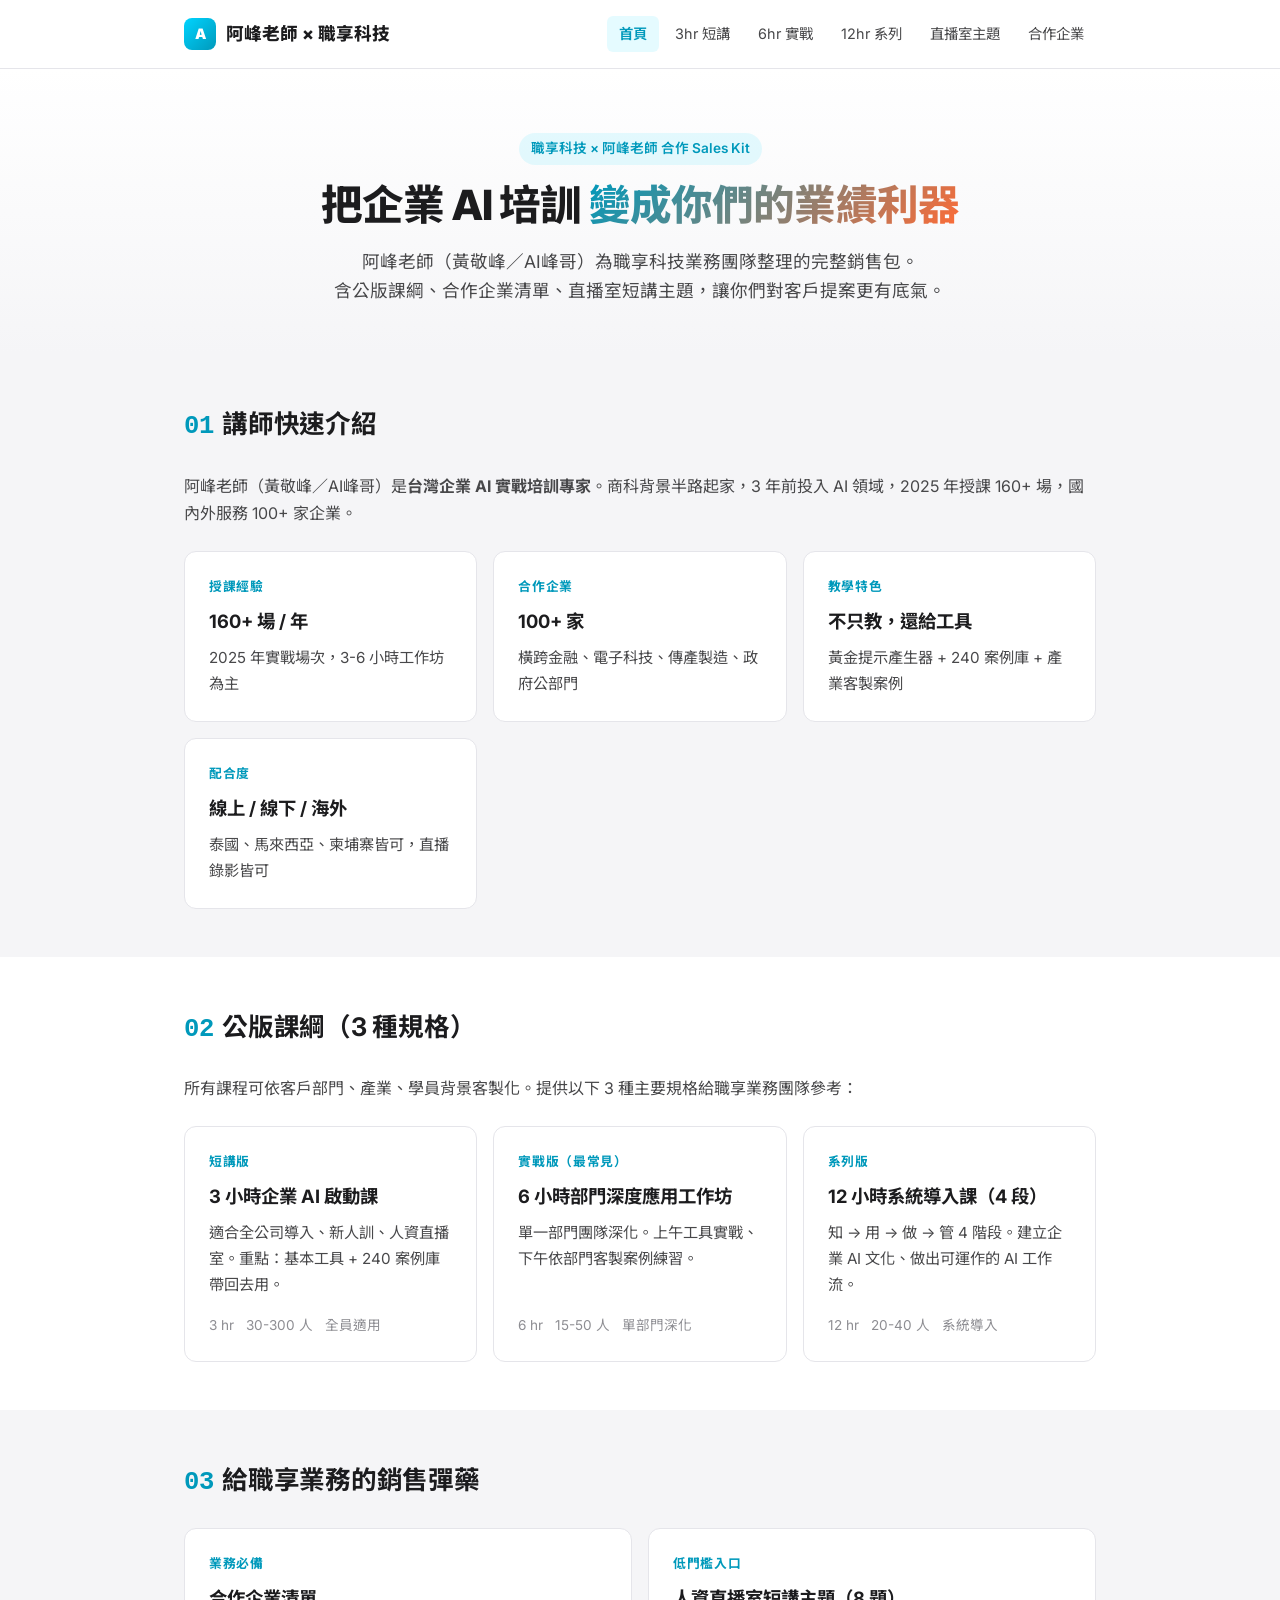
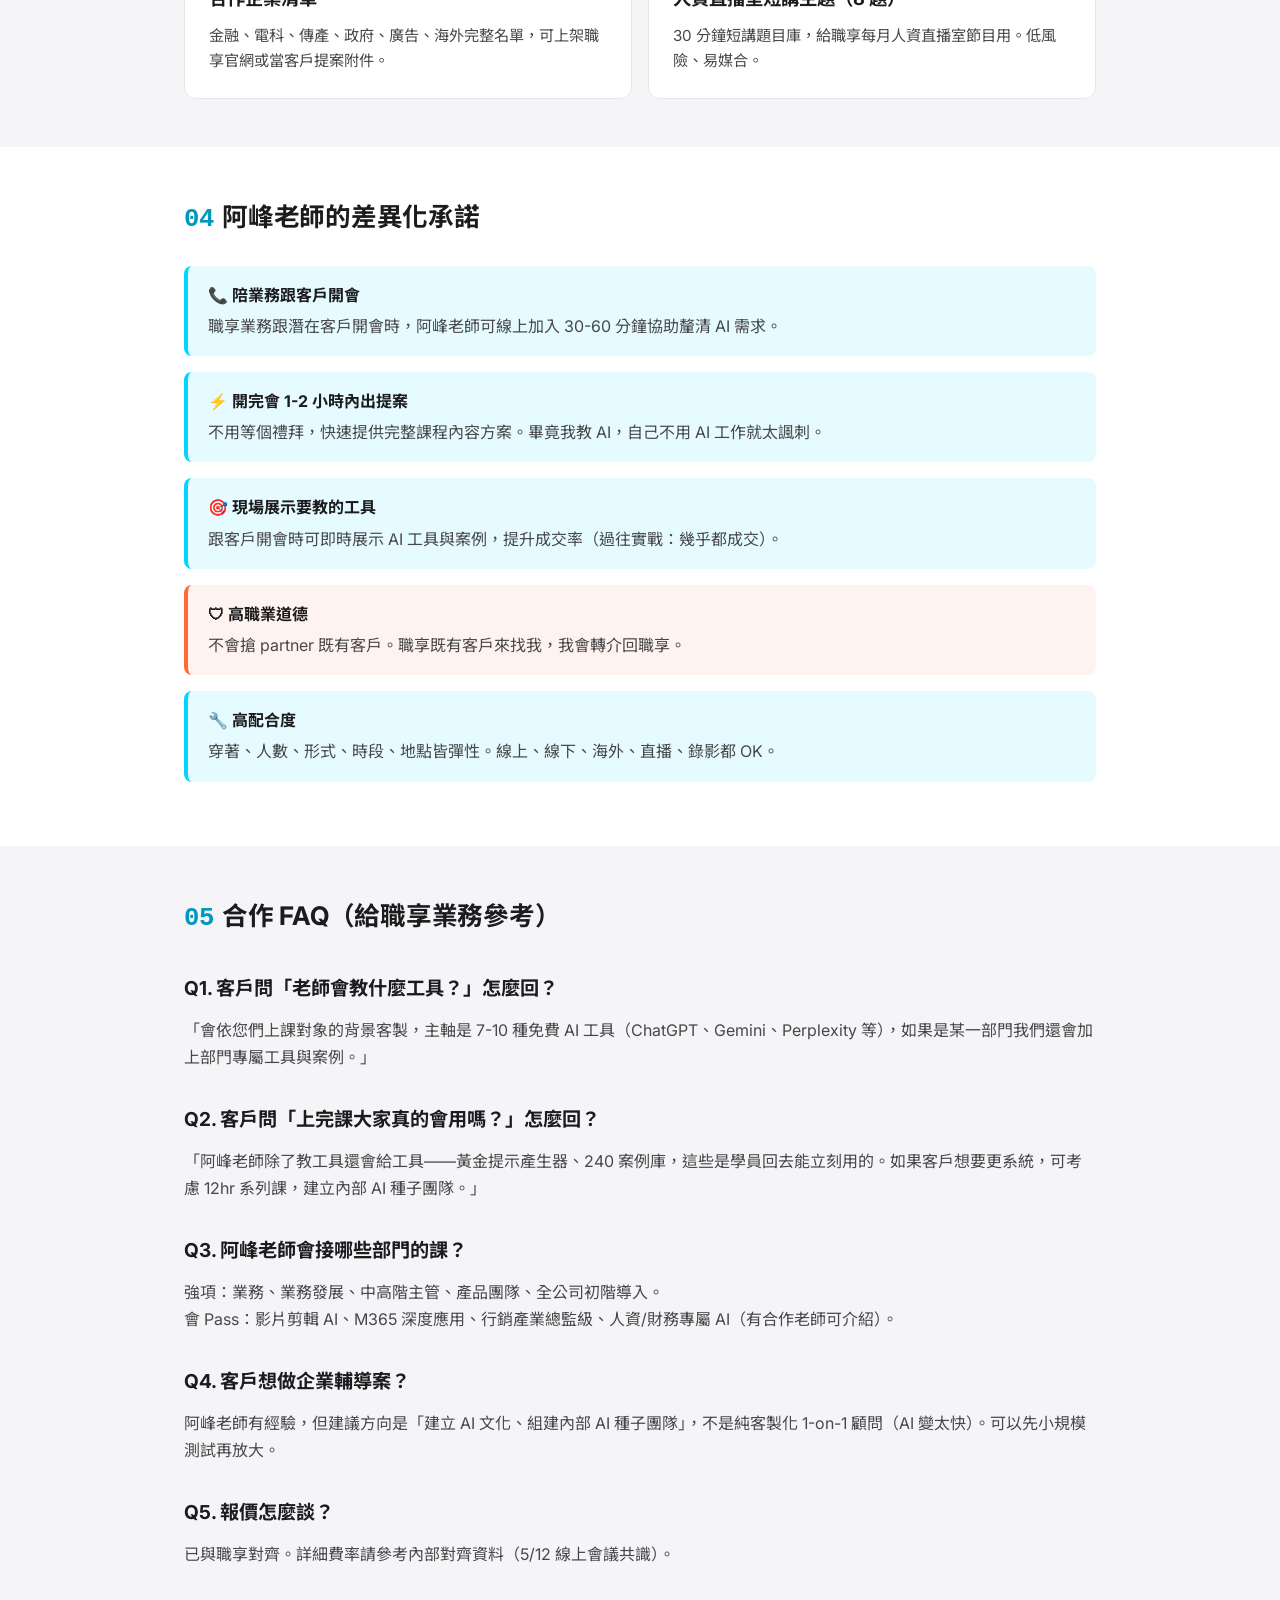
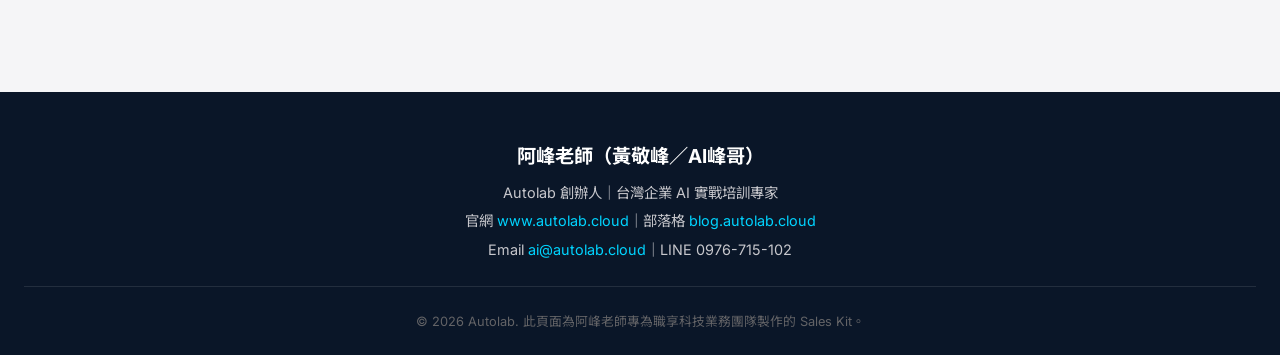
==== index.html @ 5ca7776e "Initial: 阿峰老師 × 職享科技 合作 Sales Kit 包含： - Landing page (index.html) - 公版課綱 3 版本 (3hr / 6hr / 12hr) - 人" ====
<!DOCTYPE html>
<html lang="zh-TW">
<head>
<meta charset="UTF-8">
<meta name="viewport" content="width=device-width, initial-scale=1.0">
<title>阿峰老師 × 職享科技 合作 Sales Kit</title>
<meta name="description" content="阿峰老師（黃敬峰／AI峰哥）給職享科技業務團隊的銷售包：公版課綱、合作企業清單、人資直播室短講主題">
<link rel="preconnect" href="https://fonts.googleapis.com">
<link rel="preconnect" href="https://fonts.gstatic.com" crossorigin>
<link href="https://fonts.googleapis.com/css2?family=Inter:wght@400;500;600;700;800&family=Noto+Sans+TC:wght@400;500;700;800&display=swap" rel="stylesheet">
<link rel="stylesheet" href="assets/style.css">
</head>
<body>

<nav class="navbar">
  <div class="navbar-inner">
    <a href="index.html" class="brand">
      <span class="brand-mark">A</span>
      <span>阿峰老師 × 職享科技</span>
    </a>
    <div class="nav-links">
      <a href="index.html" class="active">首頁</a>
      <a href="3hr.html">3hr 短講</a>
      <a href="6hr.html">6hr 實戰</a>
      <a href="12hr.html">12hr 系列</a>
      <a href="topics.html">直播室主題</a>
      <a href="clients.html">合作企業</a>
    </div>
  </div>
</nav>

<header class="hero">
  <div class="container">
    <span class="badge">職享科技 × 阿峰老師 合作 Sales Kit</span>
    <h1>把企業 AI 培訓 <span class="accent">變成你們的業績利器</span></h1>
    <p>阿峰老師（黃敬峰／AI峰哥）為職享科技業務團隊整理的完整銷售包。<br>含公版課綱、合作企業清單、直播室短講主題，讓你們對客戶提案更有底氣。</p>
  </div>
</header>

<section class="section">
  <div class="container">
    <h2><span class="num">01</span>講師快速介紹</h2>
    <p>阿峰老師（黃敬峰／AI峰哥）是<strong>台灣企業 AI 實戰培訓專家</strong>。商科背景半路起家，3 年前投入 AI 領域，2025 年授課 160+ 場，國內外服務 100+ 家企業。</p>

    <div class="grid">
      <div class="card">
        <div class="card-eyebrow">授課經驗</div>
        <h3>160+ 場 / 年</h3>
        <p>2025 年實戰場次，3-6 小時工作坊為主</p>
      </div>
      <div class="card">
        <div class="card-eyebrow">合作企業</div>
        <h3>100+ 家</h3>
        <p>橫跨金融、電子科技、傳產製造、政府公部門</p>
      </div>
      <div class="card">
        <div class="card-eyebrow">教學特色</div>
        <h3>不只教，還給工具</h3>
        <p>黃金提示產生器 + 240 案例庫 + 產業客製案例</p>
      </div>
      <div class="card">
        <div class="card-eyebrow">配合度</div>
        <h3>線上 / 線下 / 海外</h3>
        <p>泰國、馬來西亞、柬埔寨皆可，直播錄影皆可</p>
      </div>
    </div>
  </div>
</section>

<section class="section" style="background: var(--bg);">
  <div class="container">
    <h2><span class="num">02</span>公版課綱（3 種規格）</h2>
    <p>所有課程可依客戶部門、產業、學員背景客製化。提供以下 3 種主要規格給職享業務團隊參考：</p>

    <div class="grid">
      <a href="3hr.html" class="card">
        <div class="card-eyebrow">短講版</div>
        <h3>3 小時企業 AI 啟動課</h3>
        <p>適合全公司導入、新人訓、人資直播室。重點：基本工具 + 240 案例庫帶回去用。</p>
        <div class="card-meta">
          <span>3 hr</span>
          <span>30-300 人</span>
          <span>全員適用</span>
        </div>
      </a>
      <a href="6hr.html" class="card">
        <div class="card-eyebrow">實戰版（最常見）</div>
        <h3>6 小時部門深度應用工作坊</h3>
        <p>單一部門團隊深化。上午工具實戰、下午依部門客製案例練習。</p>
        <div class="card-meta">
          <span>6 hr</span>
          <span>15-50 人</span>
          <span>單部門深化</span>
        </div>
      </a>
      <a href="12hr.html" class="card">
        <div class="card-eyebrow">系列版</div>
        <h3>12 小時系統導入課（4 段）</h3>
        <p>知 → 用 → 做 → 管 4 階段。建立企業 AI 文化、做出可運作的 AI 工作流。</p>
        <div class="card-meta">
          <span>12 hr</span>
          <span>20-40 人</span>
          <span>系統導入</span>
        </div>
      </a>
    </div>
  </div>
</section>

<section class="section">
  <div class="container">
    <h2><span class="num">03</span>給職享業務的銷售彈藥</h2>

    <div class="grid">
      <a href="clients.html" class="card">
        <div class="card-eyebrow">業務必備</div>
        <h3>合作企業清單</h3>
        <p>金融、電科、傳產、政府、廣告、海外完整名單，可上架職享官網或當客戶提案附件。</p>
      </a>
      <a href="topics.html" class="card">
        <div class="card-eyebrow">低門檻入口</div>
        <h3>人資直播室短講主題（8 題）</h3>
        <p>30 分鐘短講題目庫，給職享每月人資直播室節目用。低風險、易媒合。</p>
      </a>
    </div>
  </div>
</section>

<section class="section" style="background: var(--bg);">
  <div class="container">
    <h2><span class="num">04</span>阿峰老師的差異化承諾</h2>

    <div class="box">
      <strong>📞 陪業務跟客戶開會</strong>
      <p style="margin: 4px 0 0 0;">職享業務跟潛在客戶開會時，阿峰老師可線上加入 30-60 分鐘協助釐清 AI 需求。</p>
    </div>

    <div class="box">
      <strong>⚡ 開完會 1-2 小時內出提案</strong>
      <p style="margin: 4px 0 0 0;">不用等個禮拜，快速提供完整課程內容方案。畢竟我教 AI，自己不用 AI 工作就太諷刺。</p>
    </div>

    <div class="box">
      <strong>🎯 現場展示要教的工具</strong>
      <p style="margin: 4px 0 0 0;">跟客戶開會時可即時展示 AI 工具與案例，提升成交率（過往實戰：幾乎都成交）。</p>
    </div>

    <div class="box box-orange">
      <strong>🛡 高職業道德</strong>
      <p style="margin: 4px 0 0 0;">不會搶 partner 既有客戶。職享既有客戶來找我，我會轉介回職享。</p>
    </div>

    <div class="box">
      <strong>🔧 高配合度</strong>
      <p style="margin: 4px 0 0 0;">穿著、人數、形式、時段、地點皆彈性。線上、線下、海外、直播、錄影都 OK。</p>
    </div>
  </div>
</section>

<section class="section">
  <div class="container">
    <h2><span class="num">05</span>合作 FAQ（給職享業務參考）</h2>

    <h3>Q1. 客戶問「老師會教什麼工具？」怎麼回？</h3>
    <p>「會依您們上課對象的背景客製，主軸是 7-10 種免費 AI 工具（ChatGPT、Gemini、Perplexity 等），如果是某一部門我們還會加上部門專屬工具與案例。」</p>

    <h3>Q2. 客戶問「上完課大家真的會用嗎？」怎麼回？</h3>
    <p>「阿峰老師除了教工具還會給工具——黃金提示產生器、240 案例庫，這些是學員回去能立刻用的。如果客戶想要更系統，可考慮 12hr 系列課，建立內部 AI 種子團隊。」</p>

    <h3>Q3. 阿峰老師會接哪些部門的課？</h3>
    <p>強項：業務、業務發展、中高階主管、產品團隊、全公司初階導入。<br>會 Pass：影片剪輯 AI、M365 深度應用、行銷產業總監級、人資/財務專屬 AI（有合作老師可介紹）。</p>

    <h3>Q4. 客戶想做企業輔導案？</h3>
    <p>阿峰老師有經驗，但建議方向是「建立 AI 文化、組建內部 AI 種子團隊」，不是純客製化 1-on-1 顧問（AI 變太快）。可以先小規模測試再放大。</p>

    <h3>Q5. 報價怎麼談？</h3>
    <p>已與職享對齊。詳細費率請參考內部對齊資料（5/12 線上會議共識）。</p>
  </div>
</section>

<footer class="footer">
  <h3>阿峰老師（黃敬峰／AI峰哥）</h3>
  <p>Autolab 創辦人｜台灣企業 AI 實戰培訓專家</p>
  <p>官網 <a href="https://www.autolab.cloud" target="_blank">www.autolab.cloud</a>｜部落格 <a href="https://blog.autolab.cloud" target="_blank">blog.autolab.cloud</a></p>
  <p>Email <a href="mailto:ai@autolab.cloud">ai@autolab.cloud</a>｜LINE 0976-715-102</p>
  <div class="footer-meta">
    © 2026 Autolab. 此頁面為阿峰老師專為職享科技業務團隊製作的 Sales Kit。
  </div>
</footer>

</body>
</html>
---- assets/style.css ----
/* ==========================================================================
   Autolab / 阿峰老師 Sales Kit — CVI Light Theme
   品牌色：#00D4FF (Electric Cyan) + #FF6B35 (Accent Orange)
   ========================================================================== */

:root {
  /* Brand Colors */
  --cyan: #00D4FF;
  --cyan-dark: #0099BB;
  --cyan-light: #33DDFF;
  --cyan-10: rgba(0, 212, 255, 0.10);
  --cyan-20: rgba(0, 212, 255, 0.20);
  --orange: #FF6B35;
  --navy: #0A1628;
  --navy-2: #0F1D32;

  /* Light Mode Neutrals */
  --bg: #FFFFFF;
  --bg-alt: #F5F5F7;
  --bg-card: #FFFFFF;
  --border: #E5E5EA;
  --text: #1C1C1E;
  --text-secondary: #48484A;
  --text-tertiary: #8E8E93;

  /* Typography */
  --font-sans: 'Inter', 'Noto Sans TC', -apple-system, BlinkMacSystemFont, sans-serif;
  --font-mono: 'JetBrains Mono', 'Menlo', monospace;

  /* Spacing */
  --radius: 12px;
  --radius-sm: 8px;
  --shadow: 0 2px 8px rgba(10, 22, 40, 0.06);
  --shadow-hover: 0 8px 24px rgba(0, 212, 255, 0.12);
}

/* Reset */
* { box-sizing: border-box; margin: 0; padding: 0; }

html {
  font-size: 16px;
  scroll-behavior: smooth;
  -webkit-text-size-adjust: 100%;
}

body {
  font-family: var(--font-sans);
  background: var(--bg-alt);
  color: var(--text);
  line-height: 1.7;
  -webkit-font-smoothing: antialiased;
}

/* Layout */
.container {
  max-width: 960px;
  margin: 0 auto;
  padding: 0 24px;
}

/* Navbar */
.navbar {
  background: var(--bg);
  border-bottom: 1px solid var(--border);
  position: sticky;
  top: 0;
  z-index: 100;
  backdrop-filter: blur(12px);
  background: rgba(255, 255, 255, 0.92);
}

.navbar-inner {
  max-width: 960px;
  margin: 0 auto;
  padding: 16px 24px;
  display: flex;
  align-items: center;
  justify-content: space-between;
  flex-wrap: wrap;
  gap: 12px;
}

.brand {
  display: flex;
  align-items: center;
  gap: 10px;
  font-weight: 800;
  font-size: 1.1rem;
  color: var(--text);
  text-decoration: none;
}

.brand-mark {
  width: 32px;
  height: 32px;
  border-radius: 8px;
  background: linear-gradient(135deg, var(--cyan) 0%, var(--cyan-dark) 100%);
  display: grid;
  place-items: center;
  color: white;
  font-weight: 900;
  font-size: 0.9rem;
}

.nav-links {
  display: flex;
  gap: 4px;
  flex-wrap: wrap;
}

.nav-links a {
  padding: 6px 12px;
  color: var(--text-secondary);
  text-decoration: none;
  font-size: 0.9rem;
  border-radius: 6px;
  transition: all 0.2s;
}

.nav-links a:hover {
  background: var(--cyan-10);
  color: var(--cyan-dark);
}

.nav-links a.active {
  background: var(--cyan-10);
  color: var(--cyan-dark);
  font-weight: 600;
}

/* Hero */
.hero {
  padding: 64px 24px 48px;
  text-align: center;
  background: linear-gradient(180deg, var(--bg) 0%, var(--bg-alt) 100%);
}

.hero h1 {
  font-size: clamp(1.8rem, 4vw, 2.6rem);
  font-weight: 800;
  line-height: 1.2;
  margin-bottom: 16px;
  letter-spacing: -0.02em;
}

.hero .accent {
  background: linear-gradient(135deg, var(--cyan-dark), var(--orange));
  -webkit-background-clip: text;
  background-clip: text;
  -webkit-text-fill-color: transparent;
}

.hero p {
  font-size: 1.1rem;
  color: var(--text-secondary);
  max-width: 640px;
  margin: 0 auto;
}

.badge {
  display: inline-block;
  padding: 4px 12px;
  background: var(--cyan-10);
  color: var(--cyan-dark);
  border-radius: 999px;
  font-size: 0.85rem;
  font-weight: 600;
  margin-bottom: 16px;
}

/* Sections */
.section {
  padding: 48px 24px;
}

.section h2 {
  font-size: 1.6rem;
  font-weight: 700;
  margin-bottom: 24px;
  letter-spacing: -0.01em;
}

.section h2 .num {
  color: var(--cyan-dark);
  font-family: var(--font-mono);
  margin-right: 8px;
}

.section h3 {
  font-size: 1.2rem;
  font-weight: 700;
  margin: 32px 0 12px;
}

.section p {
  margin-bottom: 12px;
  color: var(--text-secondary);
}

.section ul, .section ol {
  margin: 12px 0 16px 24px;
  color: var(--text-secondary);
}

.section li {
  margin-bottom: 6px;
}

/* Card Grid */
.grid {
  display: grid;
  gap: 16px;
  grid-template-columns: repeat(auto-fit, minmax(280px, 1fr));
  margin-top: 24px;
}

.card {
  background: var(--bg-card);
  border: 1px solid var(--border);
  border-radius: var(--radius);
  padding: 24px;
  transition: all 0.2s;
  display: flex;
  flex-direction: column;
  text-decoration: none;
  color: inherit;
}

.card:hover {
  border-color: var(--cyan);
  box-shadow: var(--shadow-hover);
  transform: translateY(-2px);
}

.card-eyebrow {
  font-size: 0.8rem;
  font-weight: 700;
  color: var(--cyan-dark);
  text-transform: uppercase;
  letter-spacing: 0.05em;
  margin-bottom: 8px;
}

.card h3 {
  font-size: 1.15rem;
  margin: 0 0 8px;
  font-weight: 700;
  color: var(--text);
}

.card p {
  font-size: 0.95rem;
  color: var(--text-secondary);
  margin: 0;
}

.card-meta {
  margin-top: auto;
  padding-top: 16px;
  display: flex;
  gap: 12px;
  font-size: 0.85rem;
  color: var(--text-tertiary);
}

.card-meta span {
  display: inline-flex;
  align-items: center;
  gap: 4px;
}

/* Table */
.table {
  width: 100%;
  border-collapse: collapse;
  margin: 16px 0 24px;
  background: var(--bg-card);
  border-radius: var(--radius);
  overflow: hidden;
  box-shadow: var(--shadow);
}

.table th, .table td {
  padding: 12px 16px;
  text-align: left;
  border-bottom: 1px solid var(--border);
  font-size: 0.95rem;
}

.table th {
  background: var(--bg-alt);
  font-weight: 700;
  color: var(--text);
  font-size: 0.9rem;
}

.table tr:last-child td {
  border-bottom: none;
}

.table tr:hover {
  background: var(--cyan-10);
}

/* Highlight Box */
.box {
  background: var(--cyan-10);
  border-left: 4px solid var(--cyan);
  padding: 16px 20px;
  border-radius: var(--radius-sm);
  margin: 16px 0;
}

.box-orange {
  background: rgba(255, 107, 53, 0.08);
  border-left-color: var(--orange);
}

.box strong {
  color: var(--text);
}

/* Chips */
.chip-group {
  display: flex;
  flex-wrap: wrap;
  gap: 8px;
  margin: 12px 0;
}

.chip {
  padding: 4px 12px;
  background: var(--bg);
  border: 1px solid var(--border);
  border-radius: 999px;
  font-size: 0.85rem;
  color: var(--text-secondary);
}

.chip.cyan {
  background: var(--cyan-10);
  color: var(--cyan-dark);
  border-color: var(--cyan-20);
  font-weight: 600;
}

.chip.orange {
  background: rgba(255, 107, 53, 0.1);
  color: var(--orange);
  border-color: rgba(255, 107, 53, 0.3);
  font-weight: 600;
}

/* Client List */
.client-section {
  margin: 32px 0;
}

.client-section h3 {
  display: flex;
  align-items: center;
  gap: 12px;
  padding-bottom: 8px;
  border-bottom: 2px solid var(--cyan-20);
}

.client-section h3 .count {
  font-size: 0.85rem;
  background: var(--cyan-10);
  color: var(--cyan-dark);
  padding: 2px 10px;
  border-radius: 999px;
  font-weight: 600;
}

.client-grid {
  display: grid;
  grid-template-columns: repeat(auto-fill, minmax(220px, 1fr));
  gap: 8px;
  margin-top: 16px;
}

.client-item {
  background: var(--bg);
  border: 1px solid var(--border);
  padding: 10px 14px;
  border-radius: var(--radius-sm);
  font-size: 0.95rem;
  font-weight: 500;
  transition: all 0.15s;
}

.client-item:hover {
  border-color: var(--cyan);
  background: var(--cyan-10);
}

.client-item .sub {
  display: block;
  font-size: 0.78rem;
  color: var(--text-tertiary);
  font-weight: 400;
  margin-top: 2px;
}

/* CTA Button */
.cta {
  display: inline-block;
  background: linear-gradient(135deg, var(--cyan-dark), var(--cyan));
  color: white;
  padding: 12px 28px;
  border-radius: 999px;
  font-weight: 700;
  text-decoration: none;
  transition: all 0.2s;
  box-shadow: 0 4px 12px rgba(0, 153, 187, 0.25);
}

.cta:hover {
  transform: translateY(-1px);
  box-shadow: 0 6px 16px rgba(0, 153, 187, 0.35);
}

.cta.outline {
  background: transparent;
  color: var(--cyan-dark);
  border: 2px solid var(--cyan-dark);
  box-shadow: none;
}

.cta.outline:hover {
  background: var(--cyan-10);
}

/* Footer */
.footer {
  background: var(--navy);
  color: #C7C7CC;
  padding: 48px 24px 32px;
  margin-top: 64px;
  text-align: center;
}

.footer h3 {
  color: white;
  margin-bottom: 8px;
  font-size: 1.2rem;
}

.footer p {
  font-size: 0.9rem;
  margin-bottom: 4px;
}

.footer a {
  color: var(--cyan);
  text-decoration: none;
}

.footer a:hover {
  text-decoration: underline;
}

.footer-meta {
  margin-top: 24px;
  padding-top: 24px;
  border-top: 1px solid rgba(255, 255, 255, 0.1);
  font-size: 0.8rem;
  color: #636366;
}

/* Responsive */
@media (max-width: 640px) {
  .hero { padding: 40px 16px 32px; }
  .section { padding: 32px 16px; }
  .container { padding: 0 16px; }
  .nav-links { gap: 0; }
  .nav-links a { padding: 4px 8px; font-size: 0.8rem; }
  .table { font-size: 0.85rem; }
  .table th, .table td { padding: 8px 10px; }
}

/* Print */
@media print {
  .navbar, .footer { display: none; }
  body { background: white; }
  .card { break-inside: avoid; }
}
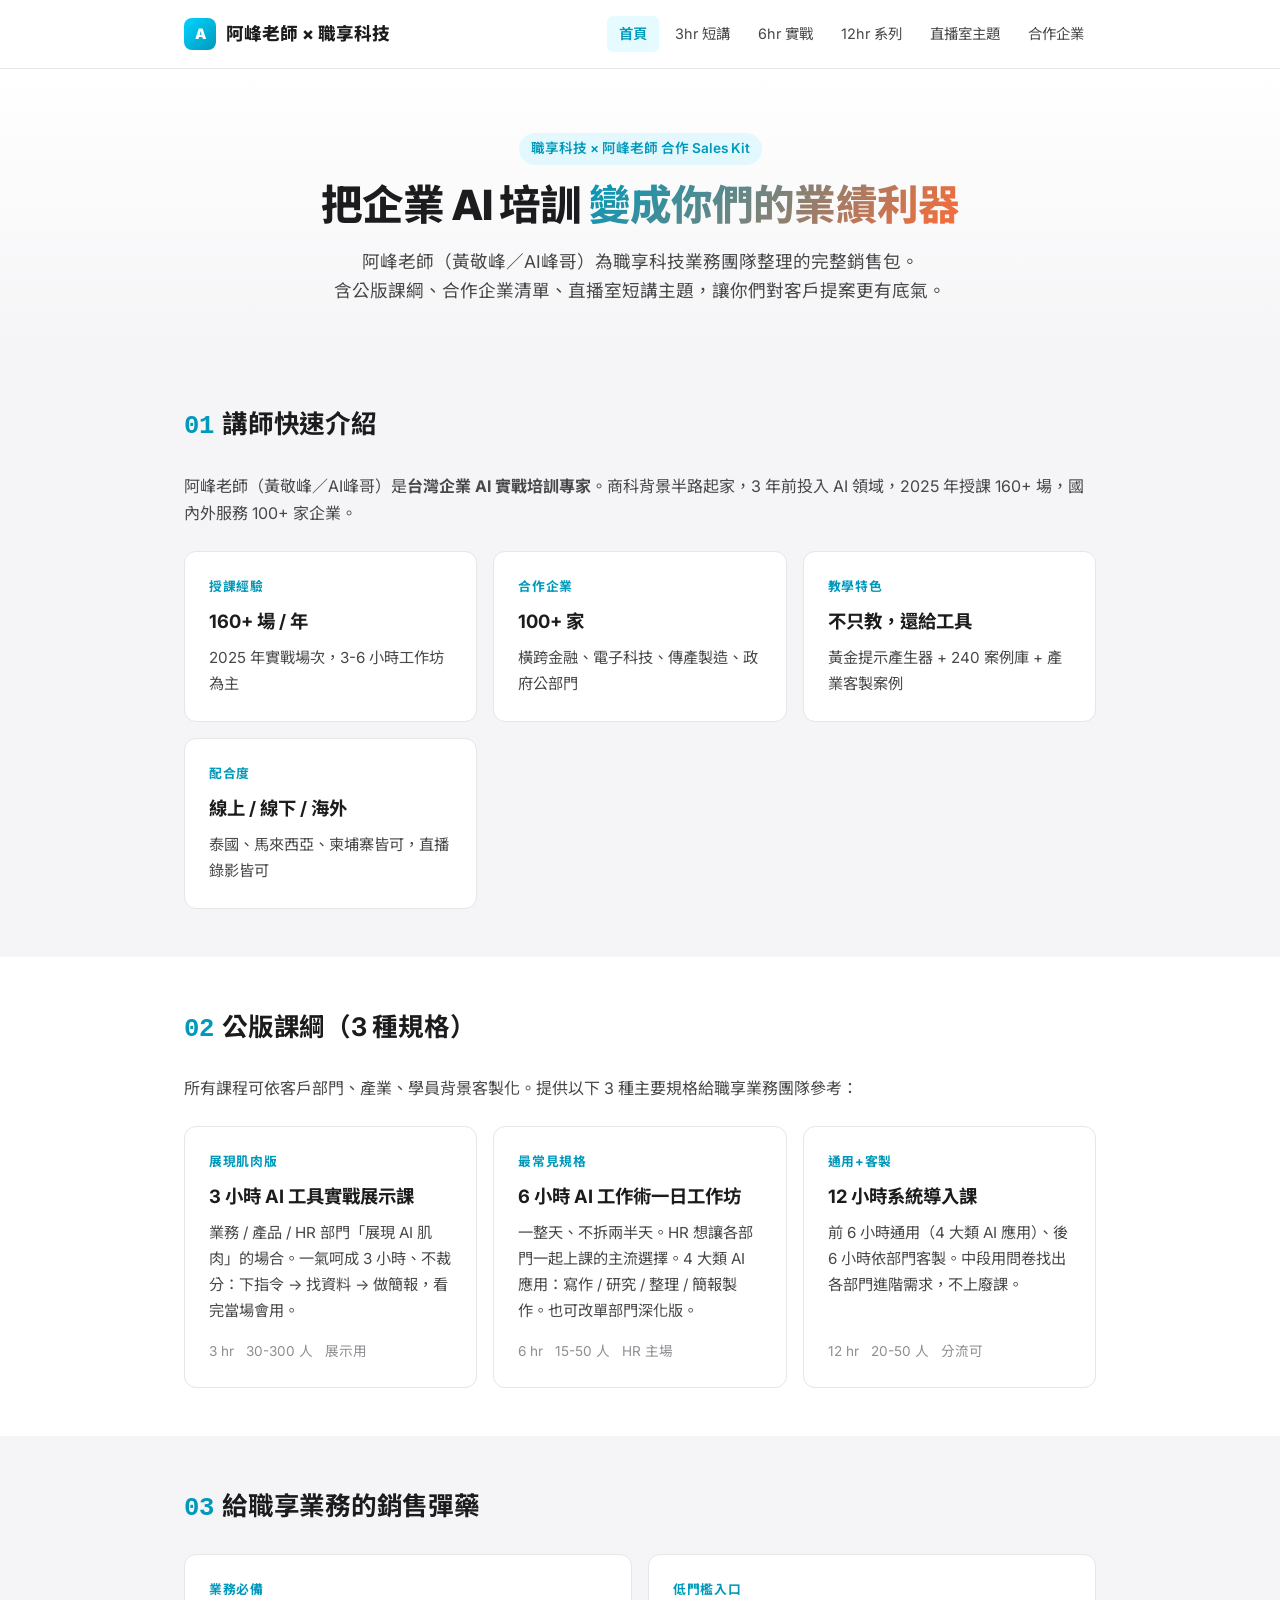
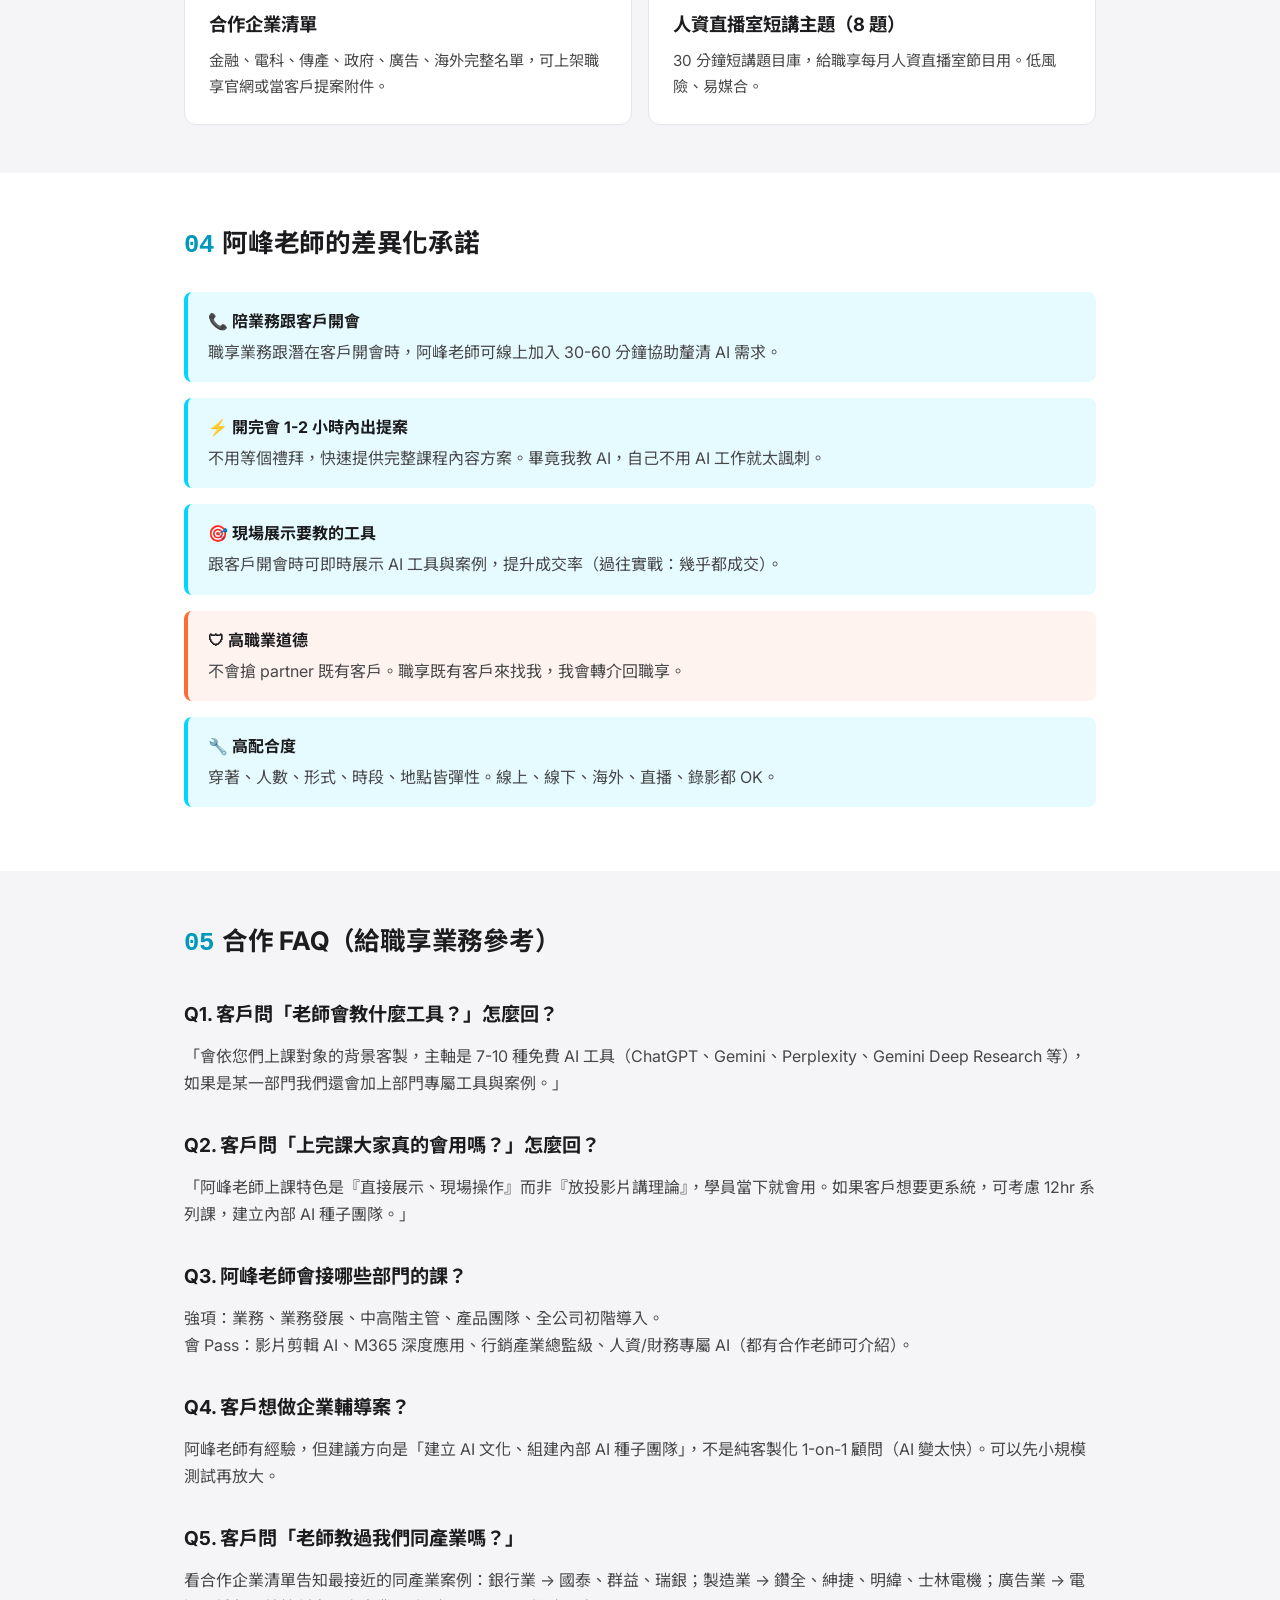
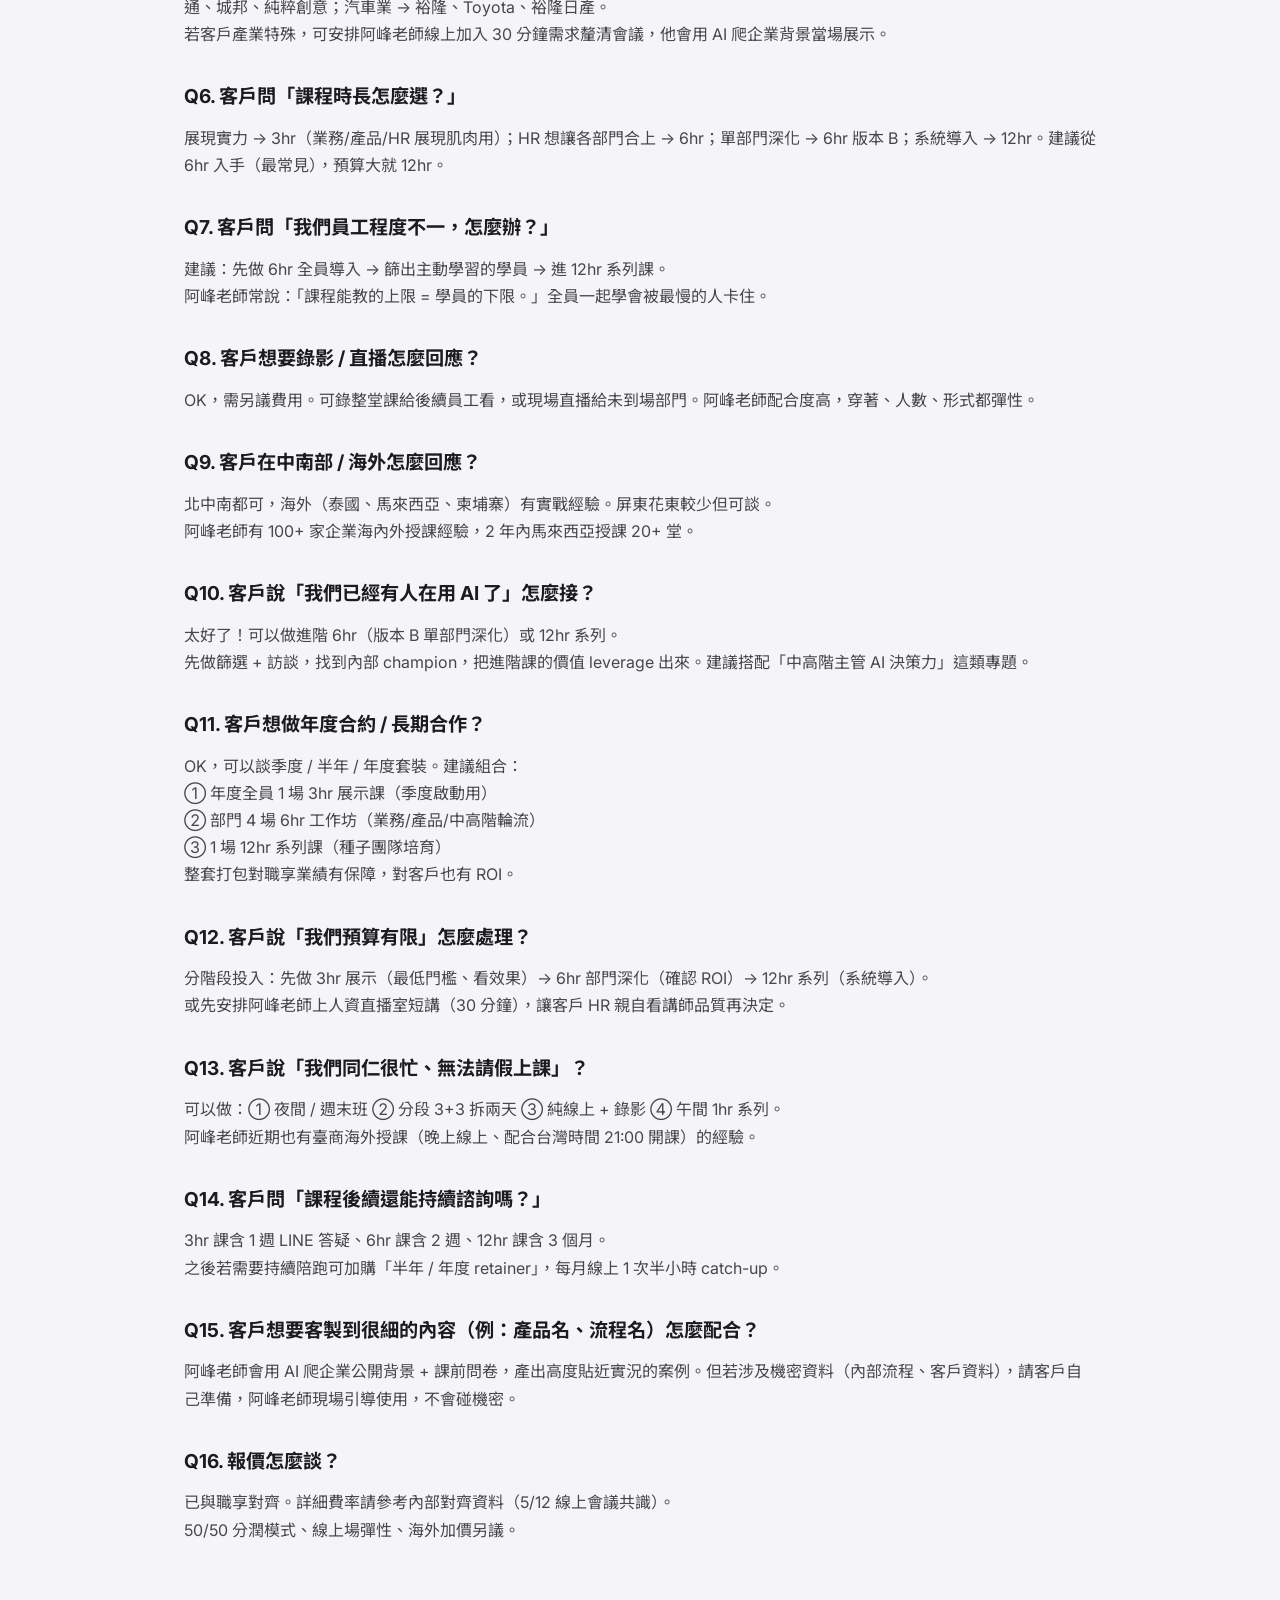
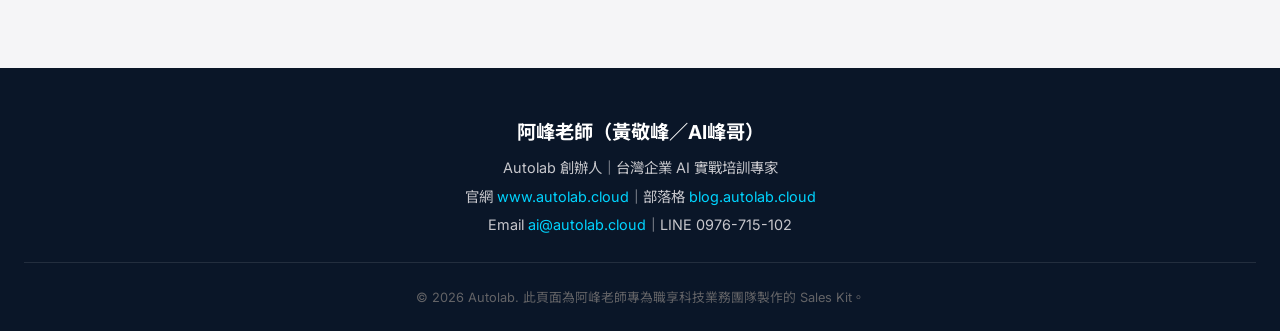
==== commit 0dba872c: "Refine sales kit based on 5/12 feedback 3hr 課綱:重新定位為「業務/產品/HR 展現肌肉版」 - 大綱改:15min AI 趨勢 + 60min 下指令 +" ====
--- a/index.html
+++ b/index.html
@@ -74,33 +74,33 @@
 
     <div class="grid">
       <a href="3hr.html" class="card">
-        <div class="card-eyebrow">短講版</div>
-        <h3>3 小時企業 AI 啟動課</h3>
-        <p>適合全公司導入、新人訓、人資直播室。重點：基本工具 + 240 案例庫帶回去用。</p>
+        <div class="card-eyebrow">展現肌肉版</div>
+        <h3>3 小時 AI 工具實戰展示課</h3>
+        <p>業務 / 產品 / HR 部門「展現 AI 肌肉」的場合。一氣呵成 3 小時、不裁分：下指令 → 找資料 → 做簡報，看完當場會用。</p>
         <div class="card-meta">
           <span>3 hr</span>
           <span>30-300 人</span>
-          <span>全員適用</span>
+          <span>展示用</span>
         </div>
       </a>
       <a href="6hr.html" class="card">
-        <div class="card-eyebrow">實戰版（最常見）</div>
-        <h3>6 小時部門深度應用工作坊</h3>
-        <p>單一部門團隊深化。上午工具實戰、下午依部門客製案例練習。</p>
+        <div class="card-eyebrow">最常見規格</div>
+        <h3>6 小時 AI 工作術一日工作坊</h3>
+        <p>一整天、不拆兩半天。HR 想讓各部門一起上課的主流選擇。4 大類 AI 應用：寫作 / 研究 / 整理 / 簡報製作。也可改單部門深化版。</p>
         <div class="card-meta">
           <span>6 hr</span>
           <span>15-50 人</span>
-          <span>單部門深化</span>
+          <span>HR 主場</span>
         </div>
       </a>
       <a href="12hr.html" class="card">
-        <div class="card-eyebrow">系列版</div>
-        <h3>12 小時系統導入課（4 段）</h3>
-        <p>知 → 用 → 做 → 管 4 階段。建立企業 AI 文化、做出可運作的 AI 工作流。</p>
+        <div class="card-eyebrow">通用+客製</div>
+        <h3>12 小時系統導入課</h3>
+        <p>前 6 小時通用（4 大類 AI 應用）、後 6 小時依部門客製。中段用問卷找出各部門進階需求，不上廢課。</p>
         <div class="card-meta">
           <span>12 hr</span>
-          <span>20-40 人</span>
-          <span>系統導入</span>
+          <span>20-50 人</span>
+          <span>分流可</span>
         </div>
       </a>
     </div>
@@ -162,19 +162,52 @@
     <h2><span class="num">05</span>合作 FAQ（給職享業務參考）</h2>
 
     <h3>Q1. 客戶問「老師會教什麼工具？」怎麼回？</h3>
-    <p>「會依您們上課對象的背景客製，主軸是 7-10 種免費 AI 工具（ChatGPT、Gemini、Perplexity 等），如果是某一部門我們還會加上部門專屬工具與案例。」</p>
+    <p>「會依您們上課對象的背景客製，主軸是 7-10 種免費 AI 工具（ChatGPT、Gemini、Perplexity、Gemini Deep Research 等），如果是某一部門我們還會加上部門專屬工具與案例。」</p>
 
     <h3>Q2. 客戶問「上完課大家真的會用嗎？」怎麼回？</h3>
-    <p>「阿峰老師除了教工具還會給工具——黃金提示產生器、240 案例庫，這些是學員回去能立刻用的。如果客戶想要更系統，可考慮 12hr 系列課，建立內部 AI 種子團隊。」</p>
+    <p>「阿峰老師上課特色是『直接展示、現場操作』而非『放投影片講理論』，學員當下就會用。如果客戶想要更系統，可考慮 12hr 系列課，建立內部 AI 種子團隊。」</p>
 
     <h3>Q3. 阿峰老師會接哪些部門的課？</h3>
-    <p>強項：業務、業務發展、中高階主管、產品團隊、全公司初階導入。<br>會 Pass：影片剪輯 AI、M365 深度應用、行銷產業總監級、人資/財務專屬 AI（有合作老師可介紹）。</p>
+    <p>強項：業務、業務發展、中高階主管、產品團隊、全公司初階導入。<br>會 Pass：影片剪輯 AI、M365 深度應用、行銷產業總監級、人資/財務專屬 AI（都有合作老師可介紹）。</p>
 
     <h3>Q4. 客戶想做企業輔導案？</h3>
     <p>阿峰老師有經驗，但建議方向是「建立 AI 文化、組建內部 AI 種子團隊」，不是純客製化 1-on-1 顧問（AI 變太快）。可以先小規模測試再放大。</p>
 
-    <h3>Q5. 報價怎麼談？</h3>
-    <p>已與職享對齊。詳細費率請參考內部對齊資料（5/12 線上會議共識）。</p>
+    <h3>Q5. 客戶問「老師教過我們同產業嗎？」</h3>
+    <p>看合作企業清單告知最接近的同產業案例：銀行業 → 國泰、群益、瑞銀；製造業 → 鑽全、紳捷、明緯、士林電機；廣告業 → 電通、城邦、純粹創意；汽車業 → 裕隆、Toyota、裕隆日產。<br>若客戶產業特殊，可安排阿峰老師線上加入 30 分鐘需求釐清會議，他會用 AI 爬企業背景當場展示。</p>
+
+    <h3>Q6. 客戶問「課程時長怎麼選？」</h3>
+    <p>展現實力 → 3hr（業務/產品/HR 展現肌肉用）；HR 想讓各部門合上 → 6hr；單部門深化 → 6hr 版本 B；系統導入 → 12hr。建議從 6hr 入手（最常見），預算大就 12hr。</p>
+
+    <h3>Q7. 客戶問「我們員工程度不一，怎麼辦？」</h3>
+    <p>建議：先做 6hr 全員導入 → 篩出主動學習的學員 → 進 12hr 系列課。<br>阿峰老師常說：「課程能教的上限 = 學員的下限。」全員一起學會被最慢的人卡住。</p>
+
+    <h3>Q8. 客戶想要錄影 / 直播怎麼回應？</h3>
+    <p>OK，需另議費用。可錄整堂課給後續員工看，或現場直播給未到場部門。阿峰老師配合度高，穿著、人數、形式都彈性。</p>
+
+    <h3>Q9. 客戶在中南部 / 海外怎麼回應？</h3>
+    <p>北中南都可，海外（泰國、馬來西亞、柬埔寨）有實戰經驗。屏東花東較少但可談。<br>阿峰老師有 100+ 家企業海內外授課經驗，2 年內馬來西亞授課 20+ 堂。</p>
+
+    <h3>Q10. 客戶說「我們已經有人在用 AI 了」怎麼接？</h3>
+    <p>太好了！可以做進階 6hr（版本 B 單部門深化）或 12hr 系列。<br>先做篩選 + 訪談，找到內部 champion，把進階課的價值 leverage 出來。建議搭配「中高階主管 AI 決策力」這類專題。</p>
+
+    <h3>Q11. 客戶想做年度合約 / 長期合作？</h3>
+    <p>OK，可以談季度 / 半年 / 年度套裝。建議組合：<br>① 年度全員 1 場 3hr 展示課（季度啟動用）<br>② 部門 4 場 6hr 工作坊（業務/產品/中高階輪流）<br>③ 1 場 12hr 系列課（種子團隊培育）<br>整套打包對職享業績有保障，對客戶也有 ROI。</p>
+
+    <h3>Q12. 客戶說「我們預算有限」怎麼處理？</h3>
+    <p>分階段投入：先做 3hr 展示（最低門檻、看效果）→ 6hr 部門深化（確認 ROI）→ 12hr 系列（系統導入）。<br>或先安排阿峰老師上人資直播室短講（30 分鐘），讓客戶 HR 親自看講師品質再決定。</p>
+
+    <h3>Q13. 客戶說「我們同仁很忙、無法請假上課」？</h3>
+    <p>可以做：① 夜間 / 週末班 ② 分段 3+3 拆兩天 ③ 純線上 + 錄影 ④ 午間 1hr 系列。<br>阿峰老師近期也有臺商海外授課（晚上線上、配合台灣時間 21:00 開課）的經驗。</p>
+
+    <h3>Q14. 客戶問「課程後續還能持續諮詢嗎？」</h3>
+    <p>3hr 課含 1 週 LINE 答疑、6hr 課含 2 週、12hr 課含 3 個月。<br>之後若需要持續陪跑可加購「半年 / 年度 retainer」，每月線上 1 次半小時 catch-up。</p>
+
+    <h3>Q15. 客戶想要客製到很細的內容（例：產品名、流程名）怎麼配合？</h3>
+    <p>阿峰老師會用 AI 爬企業公開背景 + 課前問卷，產出高度貼近實況的案例。但若涉及機密資料（內部流程、客戶資料），請客戶自己準備，阿峰老師現場引導使用，不會碰機密。</p>
+
+    <h3>Q16. 報價怎麼談？</h3>
+    <p>已與職享對齊。詳細費率請參考內部對齊資料（5/12 線上會議共識）。<br>50/50 分潤模式、線上場彈性、海外加價另議。</p>
   </div>
 </section>
 
